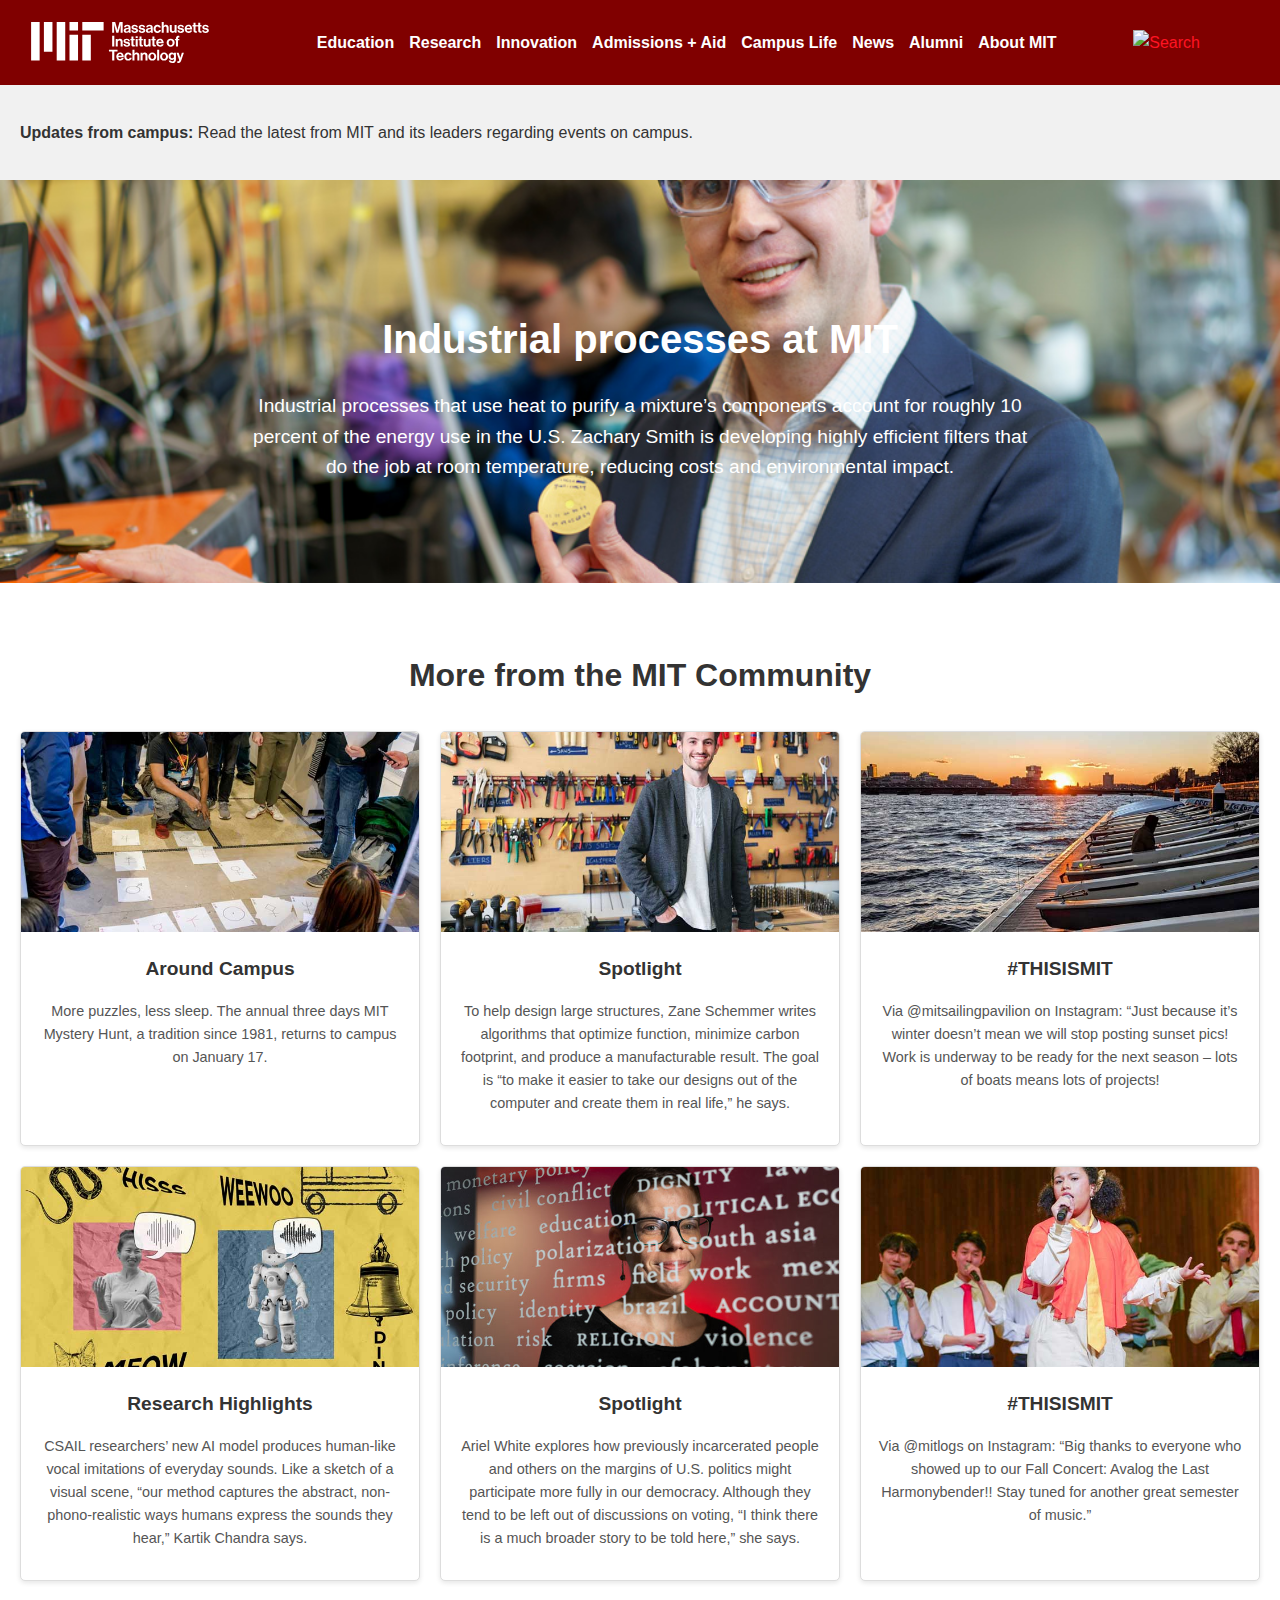
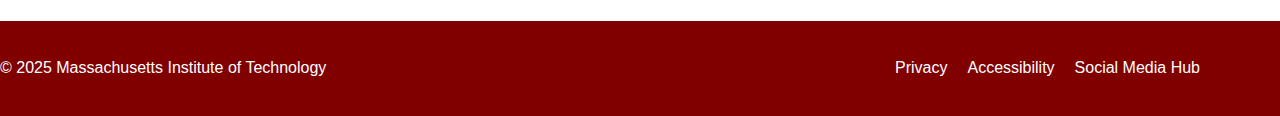
==== home.html @ 6602f0c6 "adding the landing page" ====
<!DOCTYPE html>
<html lang="en">
<head>
    <meta charset="UTF-8">
    <meta name="viewport" content="width=device-width, initial-scale=1.0">
    <title>MIT University</title>
    <link rel="stylesheet" href="styles.css">
</head>
<body>
    <!-- Header -->
    <header>
        <div class="container">
            <img src="./herologo.svg" alt="MIT Logo" style="height:41px !important;width: 240px;">
            <nav>
                <ul>
                    <li><a href="#">Education</a></li>
                    <li><a href="#">Research</a></li>
                    <li><a href="#">Innovation</a></li>
                    <li><a href="#">Admissions + Aid</a></li>
                    <li><a href="#">Campus Life</a></li>
                    <li><a href="#">News</a></li>
                    <li><a href="#">Alumni</a></li>
                    <li><a href="#">About MIT</a></li>
                </ul>
            </nav>
            <div class="search-icon" style="background-image: #ff1423;">
                <img src="./searchicon.svg" alt="Search" style="color: #ff1423;">
            </div>
        </div>
    </header>

    <!-- Text Box Under Header -->
    <section class="text-box">
        <div class="container">
            <p>
                <strong>Updates from campus:</strong> Read the latest from MIT and its leaders regarding events on campus.
            </p>
        </div>
    </section>

    <!-- Hero Section -->
    <section class="hero">
        <div class="hero-text">
            <h1>Industrial processes at MIT</h1>
            <p>
                Industrial processes that use heat to purify a mixture’s components account for roughly 10 percent of the energy use in the U.S. Zachary Smith is developing highly efficient filters that do the job at room temperature, reducing costs and environmental impact.
            </p>
        </div>
    </section>

    <!-- Main Content -->
    <main>
        <section class="grid-section">
            <h2>More from the MIT Community</h2>
            <div class="grid-container">
                <!-- Grid Items -->
                <div class="grid-item">
                    <img src="./around campus.jpg" alt="Community 1">
                    <h3>Around Campus</h3>
                    <p>More puzzles, less sleep. The annual three days MIT Mystery Hunt, a tradition since 1981, returns to campus on January 17.</p>
                </div>
                <div class="grid-item">
                    <img src="./spotlight.jpg" alt="Community 2">
                    <h3>Spotlight</h3>
                    <p>To help design large structures, Zane Schemmer writes algorithms that optimize function, minimize carbon footprint, and produce a manufacturable result. The goal is “to make it easier to take our designs out of the computer and create them in real life,” he says.</p>
                </div>
                <div class="grid-item">
                    <img src="./thismith.jpg" alt="Community 3">
                    <h3>#THISISMIT</h3>
                    <p>Via @mitsailingpavilion on Instagram: “Just because it’s winter doesn’t mean we will stop posting sunset pics! Work is underway to be ready for the next season – lots of boats means lots of projects!</p>
                </div>
                <div class="grid-item">
                    <img src="./research.jpg" alt="Community 4">
                    <h3>Research Highlights</h3>
                    <p>CSAIL researchers’ new AI model produces human-like vocal imitations of everyday sounds. Like a sketch of a visual scene, “our method captures the abstract, non-phono-realistic ways humans express the sounds they hear,” Kartik Chandra says.</p>
                </div>
                <div class="grid-item">
                    <img src="./spotlightt.jpg" alt="Community 5">
                    <h3>Spotlight</h3>
                    <p>Ariel White explores how previously incarcerated people and others on the margins of U.S. politics might participate more fully in our democracy. Although they tend to be left out of discussions on voting, “I think there is a much broader story to be told here,” she says.</p>
                </div>
                <div class="grid-item">
                    <img src="./thiss.jpg" alt="Community 6">
                    <h3>#THISISMIT</h3>
                    <p>Via @mitlogs on Instagram: “Big thanks to everyone who showed up to our Fall Concert: Avalog the Last Harmonybender!! Stay tuned for another great semester of music.”</p>
                </div>
            </div>
        </section>
    </main>

    <!-- Footer -->
    <footer>
        <div class="container footer-container">
            <p>© 2025 Massachusetts Institute of Technology</p>
            <ul>
                <li><a href="#">Privacy</a></li>
                <li><a href="#">Accessibility</a></li>
                <li><a href="#">Social Media Hub</a></li>
            </ul>
        </div>
    </footer>
</body>
</html>
---- styles.css ----
/* Global Styles */
body {
    margin: 0;
    font-family: Arial, sans-serif;
    line-height: 1.6;
    color: #333;
}

.container {
    display: flex;
    justify-content: space-between;
    align-items: center;
    width: 100%;
    max-width: 1200px;
    height: 100%;
    height: 75px;
    /* margin: auto; */
}

/* Header */
header {
    background: #800000;
    color: white;
    padding: 5px 0; /* Reduced height */
    display: flex;
    justify-content: space-between;
    align-items: center;
    flex: 1 1 0%;
}

header .logo {
    width: 219px;
    height: 46px;
}

header nav ul {
    list-style: none;
    display: flex;
    gap: 15px; /* Reduced gap for compact look */
    margin: 0;
    padding: 0;
}

header nav ul li a {
    color: white;
    text-decoration: none;
    font-weight: bold;
}

.search-icon img {
    width: 30px; /* Increased icon size */
    cursor: pointer;
}

/* Text Box */
.text-box {
    background: #f1f1f1;
    padding: 10px 20px;
    text-align: center;
}

.text-box p {
    margin: 0;
    font-size: 1em;
}

/* Hero Section */
.hero {
    background: url('./heroimage.jpg') no-repeat center center/cover;
    color: white;
    text-align: center;
    padding: 100px 20px; /* Adjusted padding */
}

.hero h1 {
    font-size: 2.5em;
    margin-bottom: 20px;
}

.hero p {
    font-size: 1.2em;
    max-width: 800px;
    margin: 0 auto;
}

/* Grid Section */
.grid-section {
    padding: 40px 0;
    text-align: center;
}

.grid-section h2 {
    margin-bottom: 30px;
    font-size: 2em;
}

.grid-container {
    display: grid;
    grid-template-columns: repeat(3, 1fr);
    gap: 20px;
    padding: 0 20px;
}

.grid-item {
    background: white;
    border: 1px solid #ddd;
    border-radius: 5px;
    overflow: hidden;
    box-shadow: 0 2px 5px rgba(0, 0, 0, 0.1);
}

.grid-item img {
    width: 100%;
    height: 200px;
    object-fit: cover;
}

.grid-item h3 {
    font-size: 1.2em;
    margin: 15px 0;
}

.grid-item p {
    padding: 0 15px 15px;
    font-size: 0.9em;
    color: #555;
}

/* Footer */
footer {
    background: #800000;
    color: white;
    padding: 10px 0;
    text-align: center;
}

footer ul {
    list-style: none;
    display: flex;
    justify-content: center;
    gap: 20px;
    padding: 0;
    margin: 0;
}

footer ul li a {
    color: white;
    text-decoration: none;
}
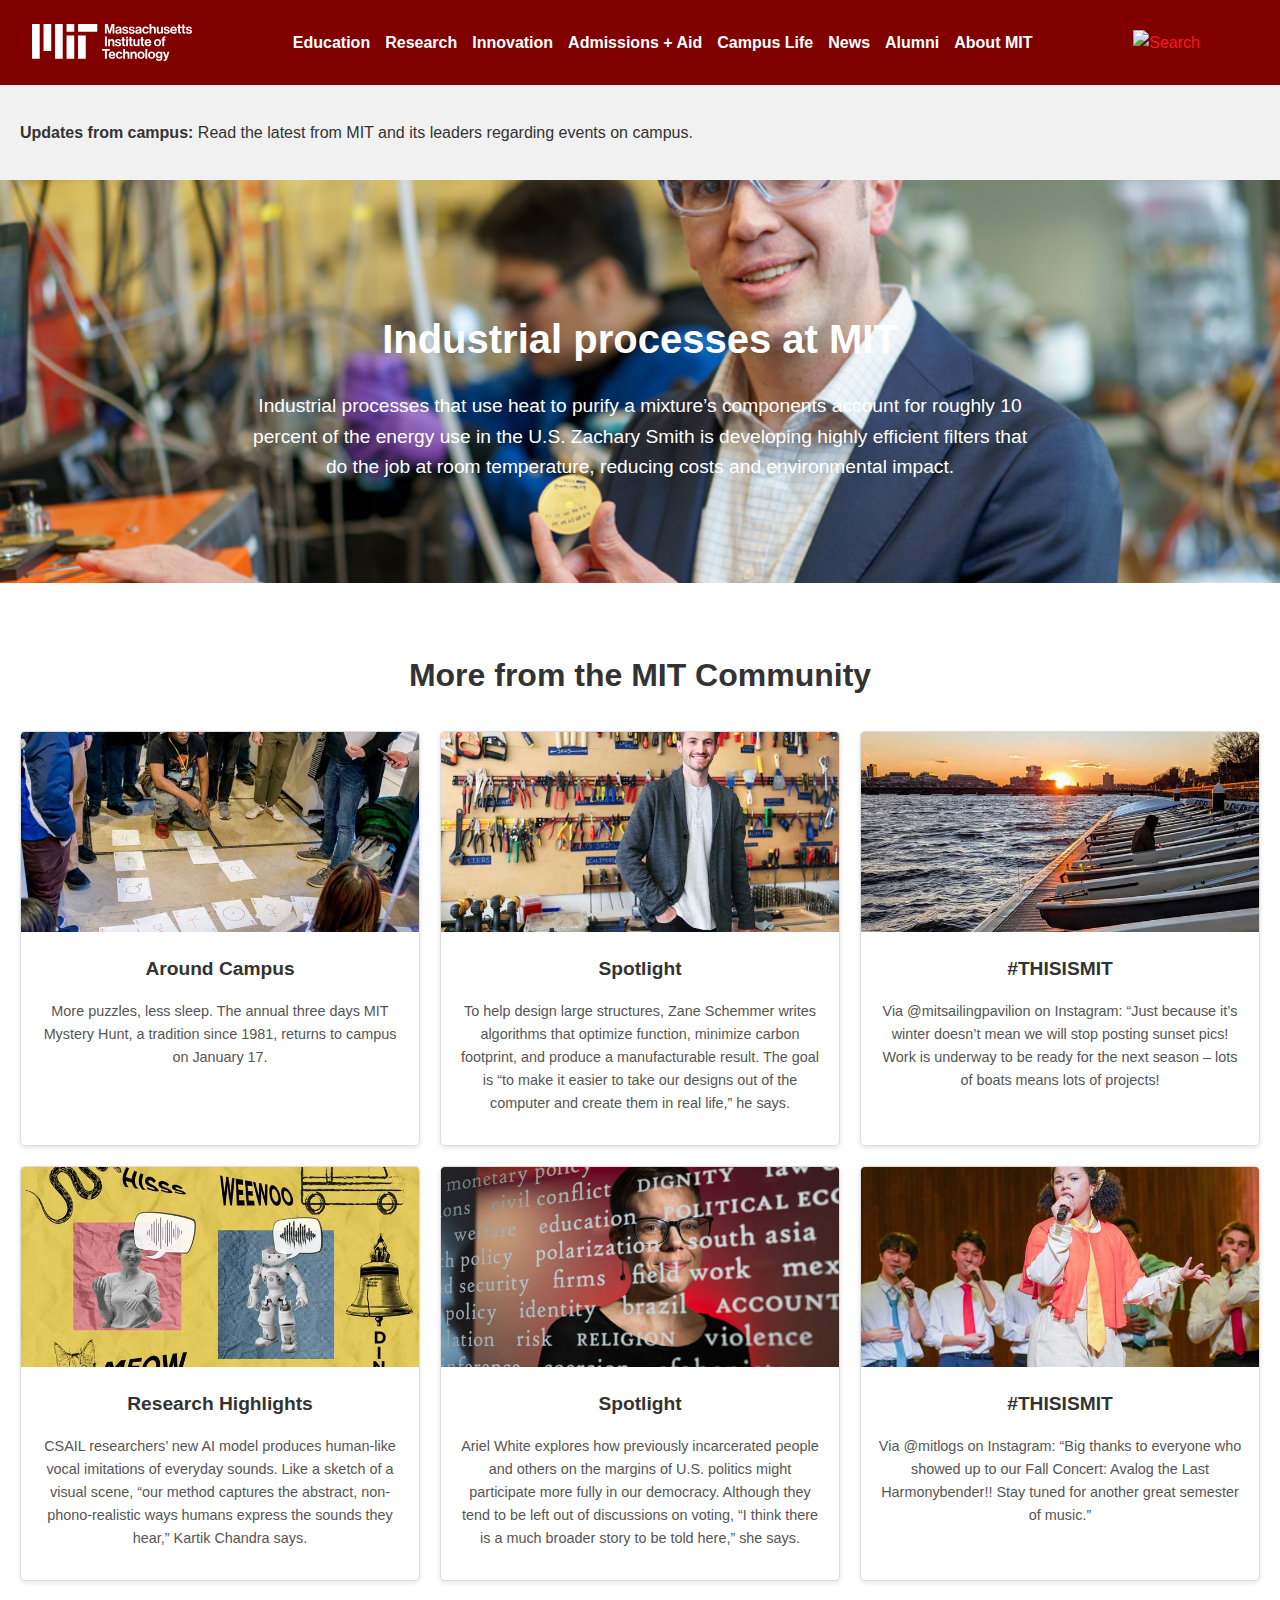
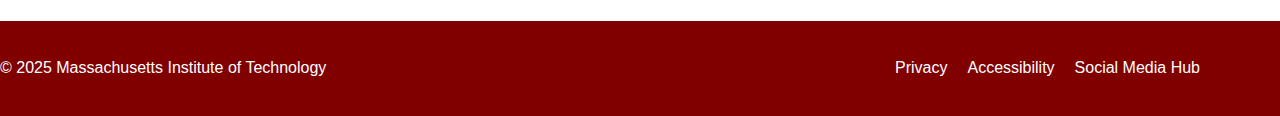
==== commit 5d2a5176: "adjusted the hero icon size" ====
--- a/home.html
+++ b/home.html
@@ -10,7 +10,7 @@
     <!-- Header -->
     <header>
         <div class="container">
-            <img src="./herologo.svg" alt="MIT Logo" style="height:41px !important;width: 240px;">
+            <img src="./herologo.svg" alt="MIT Logo" class="mit-logo">
             <nav>
                 <ul>
                     <li><a href="#">Education</a></li>
@@ -30,7 +30,7 @@
     </header>
 
     <!-- Text Box Under Header -->
-    <section class="text-box">
+    <section class="text-box" style="overflow:hidden;">
         <div class="container">
             <p>
                 <strong>Updates from campus:</strong> Read the latest from MIT and its leaders regarding events on campus.
--- a/styles.css
+++ b/styles.css
@@ -4,6 +4,12 @@
     font-family: Arial, sans-serif;
     line-height: 1.6;
     color: #333;
+}
+
+.mit-logo {
+    width: 10rem;
+    /* height: 60rem !important; */
+    margin-left: 2rem;
 }
 
 .container {
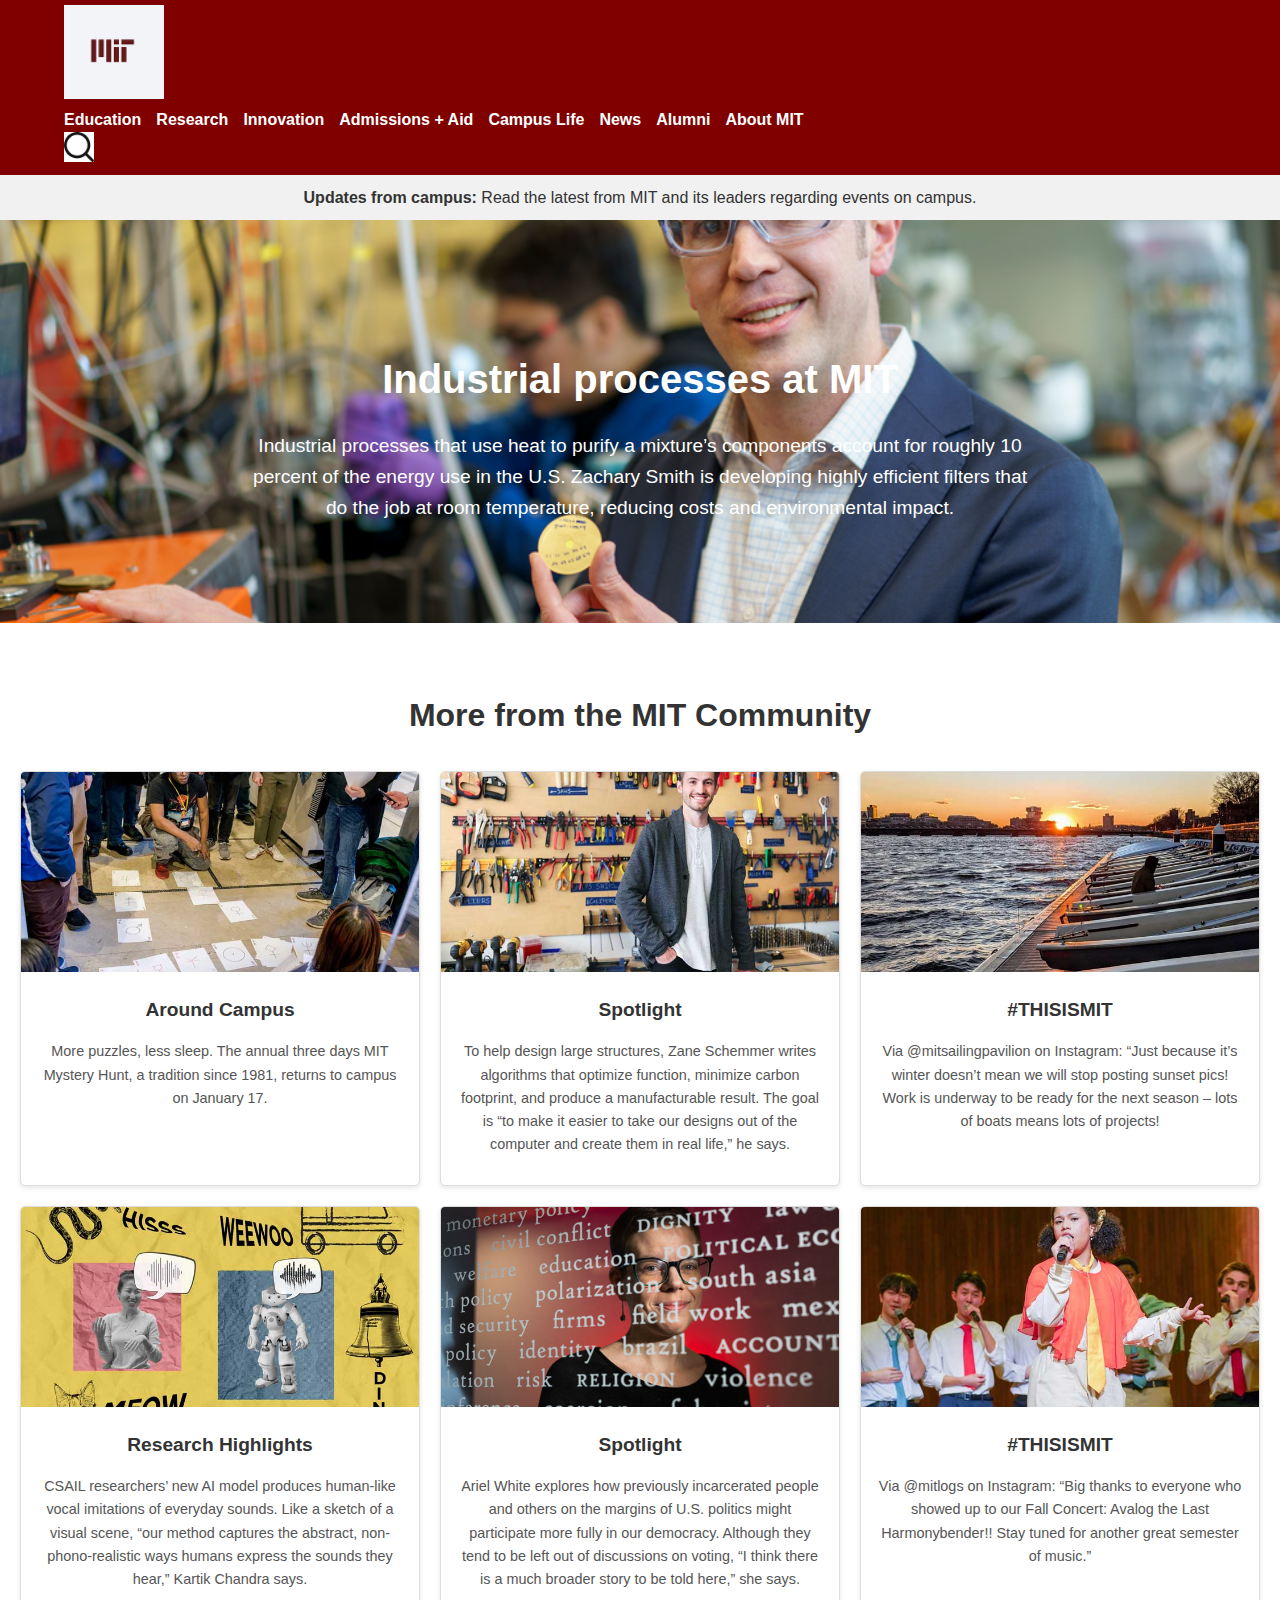
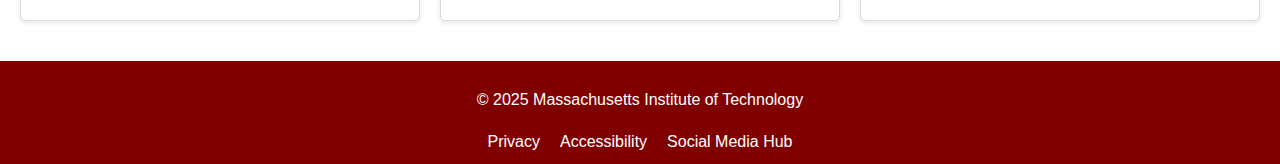
==== commit 1b5f3608: "refactored changes" ====
--- a/home.html
+++ b/home.html
@@ -9,8 +9,8 @@
 <body>
     <!-- Header -->
     <header>
-        <div class="container">
-            <img src="./herologo.svg" alt="MIT Logo" class="mit-logo">
+        <div class="container header-container">
+            <img src="./logo.png" alt="MIT Logo" class="logo">
             <nav>
                 <ul>
                     <li><a href="#">Education</a></li>
@@ -23,14 +23,14 @@
                     <li><a href="#">About MIT</a></li>
                 </ul>
             </nav>
-            <div class="search-icon" style="background-image: #ff1423;">
-                <img src="./searchicon.svg" alt="Search" style="color: #ff1423;">
+            <div class="search-icon">
+                <img src="./search.png" alt="Search">
             </div>
         </div>
     </header>
 
     <!-- Text Box Under Header -->
-    <section class="text-box" style="overflow:hidden;">
+    <section class="text-box">
         <div class="container">
             <p>
                 <strong>Updates from campus:</strong> Read the latest from MIT and its leaders regarding events on campus.
--- a/styles.css
+++ b/styles.css
@@ -6,21 +6,10 @@
     color: #333;
 }
 
-.mit-logo {
-    width: 10rem;
-    /* height: 60rem !important; */
-    margin-left: 2rem;
-}
-
 .container {
-    display: flex;
-    justify-content: space-between;
-    align-items: center;
-    width: 100%;
+    width: 90%;
     max-width: 1200px;
-    height: 100%;
-    height: 75px;
-    /* margin: auto; */
+    margin: auto;
 }
 
 /* Header */
@@ -31,12 +20,10 @@
     display: flex;
     justify-content: space-between;
     align-items: center;
-    flex: 1 1 0%;
 }
 
 header .logo {
-    width: 219px;
-    height: 46px;
+    width: 100px; /* Adjusted logo size */
 }
 
 header nav ul {
